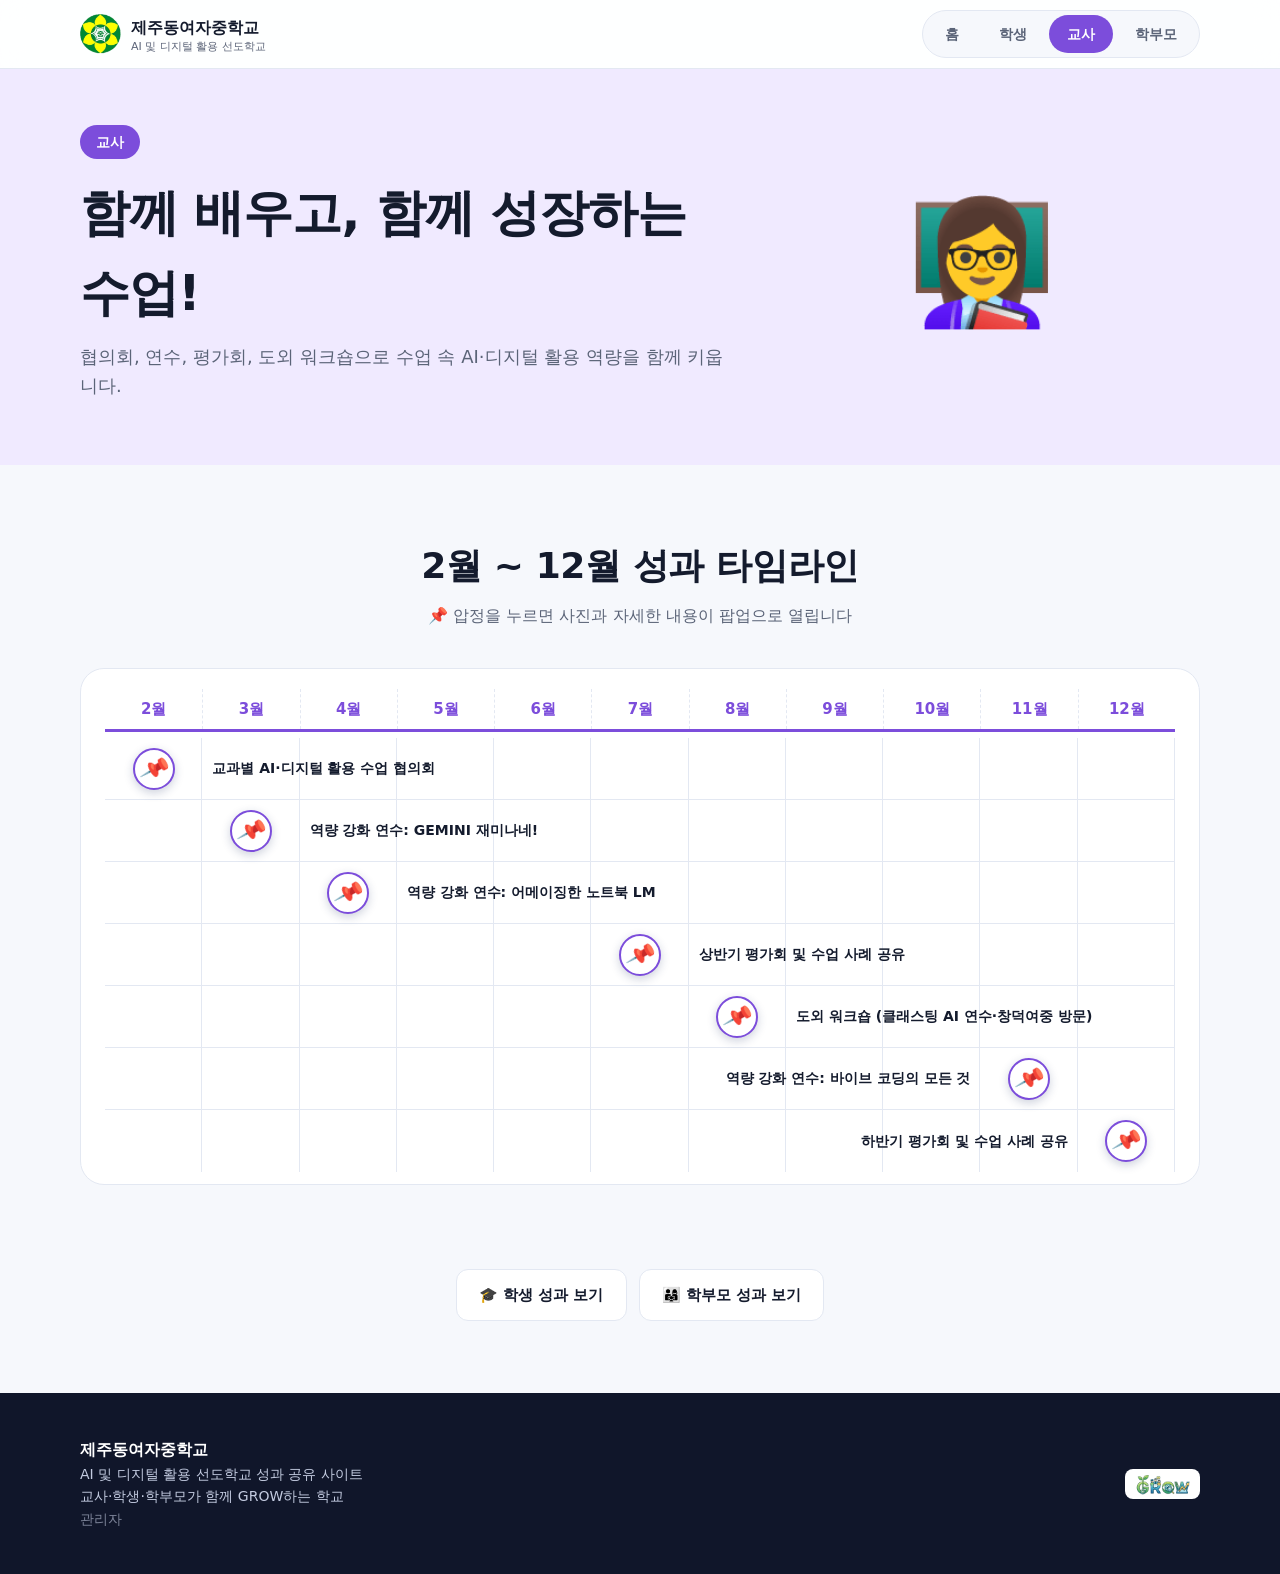
==== teacher.html @ 75fddbb4 "제주동여자중학교 AI·디지털 선도학교 성과 공유 사이트 Co-Authored-By: Claude Opus 5.5 <noreply@anthropic.com>" ====
<!doctype html>
<html lang="ko"><head><meta charset="utf-8"><meta name="viewport" content="width=device-width,initial-scale=1">
<title>성과 | 제주동여자중학교</title>
<link rel="stylesheet" href="style.css"><link rel="stylesheet" href="v2.css"></head>
<body data-page="teacher">
<header class="top" id="hdr"></header>
<main>
<div class="rhero" id="rhero"></div>
<section><div class="wrap">
  <div class="sec-head"><h2>2월 ~ 12월 성과 타임라인</h2><p>📌 압정을 누르면 사진과 자세한 내용이 팝업으로 열립니다</p></div>
  <div class="tlscroll" id="tl"></div>
</div></section>
<section style="padding-top:0"><div class="wrap"><div class="otherlinks" id="others"></div></div></section>
</main>
<footer id="ftr"></footer>
<script src="data.js"></script><script src="posts.js"></script><script src="store.js"></script><script src="app.js"></script>
</body></html>
---- style.css ----
:root{
  --bg:#f6f8fc;--surface:#fff;--ink:#141b2d;--muted:#5b6478;--line:#e3e8f2;
  --student:#2f6df6;--student-soft:#e8f0ff;
  --teacher:#7c4ddb;--teacher-soft:#f0eaff;
  --parent:#1f9d6b;--parent-soft:#e3f6ee;
  --brand:#1f6feb;--shadow:0 10px 30px rgba(30,50,100,.08);
}
@media (prefers-color-scheme:dark){
  :root{--bg:#0e1320;--surface:#171e30;--ink:#eef1f8;--muted:#9aa5bd;--line:#26304a;
  --student-soft:#1a2748;--teacher-soft:#251d44;--parent-soft:#12302a;--shadow:0 10px 30px rgba(0,0,0,.35)}
}
*{box-sizing:border-box;margin:0}
html{scroll-behavior:smooth}
body{font-family:"Pretendard","Noto Sans KR","Malgun Gothic",system-ui,sans-serif;background:var(--bg);color:var(--ink);line-height:1.6;-webkit-font-smoothing:antialiased}
a{color:inherit;text-decoration:none}
.wrap{max-width:1160px;margin:0 auto;padding:0 20px}

/* header */
header.top{position:sticky;top:0;z-index:50;background:color-mix(in srgb,var(--surface) 88%,transparent);backdrop-filter:blur(12px);border-bottom:1px solid var(--line)}
.top .wrap{display:flex;align-items:center;justify-content:space-between;height:68px;gap:16px}
.brand{display:flex;align-items:center;gap:10px;font-weight:800}
.brand img{height:34px;width:auto}
.brand small{display:block;font-weight:500;font-size:11px;color:var(--muted);line-height:1.1}
nav.tabs{display:flex;gap:4px;background:var(--bg);padding:4px;border-radius:999px;border:1px solid var(--line)}
nav.tabs a{padding:8px 18px;border-radius:999px;font-weight:700;font-size:14px;color:var(--muted);transition:.2s}
nav.tabs a:hover{color:var(--ink)}
nav.tabs a.on{color:#fff;background:var(--brand)}
nav.tabs a.on.student{background:var(--student)}
nav.tabs a.on.teacher{background:var(--teacher)}
nav.tabs a.on.parent{background:var(--parent)}

/* hero */
.hero{position:relative;overflow:hidden;background:linear-gradient(135deg,#eaf3ff 0%,#f1ecff 55%,#e6f7ef 100%);padding:72px 0 88px}
@media (prefers-color-scheme:dark){.hero{background:linear-gradient(135deg,#131c36,#1d1740 55%,#0f2a25)}}
.hero .wrap{display:grid;grid-template-columns:1.05fr .95fr;gap:40px;align-items:center}
.eyebrow{display:inline-block;font-size:13px;font-weight:800;letter-spacing:.06em;color:var(--brand);background:var(--surface);padding:6px 14px;border-radius:999px;border:1px solid var(--line)}
.hero h1{font-size:clamp(34px,5vw,58px);line-height:1.18;margin:18px 0 14px;font-weight:900;letter-spacing:-.02em}
.hero h1 em{font-style:normal;background:linear-gradient(90deg,#2f6df6,#7c4ddb,#1f9d6b);-webkit-background-clip:text;background-clip:text;color:transparent}
.hero p.sub{font-size:18px;color:var(--muted);max-width:480px}
.hero-logo{background:var(--surface);border-radius:28px;padding:28px;box-shadow:var(--shadow);border:1px solid var(--line)}
.hero-logo img{width:100%;display:block}
.cta{display:flex;gap:10px;flex-wrap:wrap;margin-top:28px}
.btn{display:inline-flex;align-items:center;gap:8px;padding:13px 22px;border-radius:12px;font-weight:800;font-size:15px;border:0;cursor:pointer;font-family:inherit;transition:.2s}
.btn.primary{background:var(--brand);color:#fff}
.btn.primary:hover{transform:translateY(-2px);box-shadow:0 8px 20px rgba(31,111,235,.35)}
.btn.ghost{background:var(--surface);color:var(--ink);border:1px solid var(--line)}
.btn.ghost:hover{transform:translateY(-2px)}

/* sections */
section{padding:72px 0}
.sec-head{text-align:center;margin-bottom:40px}
.sec-head h2{font-size:clamp(26px,3.4vw,36px);font-weight:900;letter-spacing:-.01em}
.sec-head p{color:var(--muted);margin-top:8px}

/* GROW cards */
.grow{display:grid;grid-template-columns:repeat(4,1fr);gap:16px}
.gcard{background:var(--surface);border:1px solid var(--line);border-radius:20px;padding:26px 22px;cursor:pointer;text-align:left;font-family:inherit;color:inherit;transition:.25s;position:relative}
.gcard:hover{transform:translateY(-6px);box-shadow:var(--shadow)}
.gcard .letter{font-size:52px;font-weight:900;line-height:1;background:linear-gradient(135deg,#2f6df6,#1f9d6b);-webkit-background-clip:text;background-clip:text;color:transparent}
.gcard h3{font-size:18px;margin:10px 0 4px}
.gcard span.k{font-size:13px;color:var(--muted)}
.gcard .plus{position:absolute;right:16px;top:16px;width:28px;height:28px;border-radius:50%;background:var(--bg);display:grid;place-items:center;font-weight:800;color:var(--muted)}

/* status stats */
.stats{display:grid;grid-template-columns:repeat(4,1fr);gap:16px}
.stat{background:var(--surface);border:1px solid var(--line);border-radius:20px;padding:26px;text-align:center}
.stat b{display:block;font-size:44px;font-weight:900;color:var(--brand);line-height:1.1}
.stat span{font-weight:700;color:var(--muted);font-size:14px}
.chips{display:flex;flex-wrap:wrap;gap:10px;justify-content:center;margin-top:28px}
.chip{border:1px solid var(--line);background:var(--surface);padding:10px 18px;border-radius:999px;font-weight:700;font-size:14px;cursor:pointer;font-family:inherit;color:var(--ink);transition:.2s}
.chip:hover{background:var(--brand);color:#fff;border-color:var(--brand)}

/* role cards */
.roles{display:grid;grid-template-columns:repeat(3,1fr);gap:20px}
.role{border-radius:24px;padding:32px 28px;border:1px solid var(--line);background:var(--surface);transition:.25s;display:flex;flex-direction:column;gap:12px}
.role:hover{transform:translateY(-6px);box-shadow:var(--shadow)}
.role .ic{width:54px;height:54px;border-radius:16px;display:grid;place-items:center;font-size:26px}
.role h3{font-size:24px;font-weight:900}
.role .tag{font-weight:700}
.role ul{list-style:none;padding:0;display:flex;flex-wrap:wrap;gap:6px;margin-top:4px}
.role li{font-size:13px;padding:4px 10px;border-radius:999px;font-weight:600}
.role .go{margin-top:auto;font-weight:800;padding-top:12px}
.role.student .ic,.role.student li{background:var(--student-soft);color:var(--student)}
.role.teacher .ic,.role.teacher li{background:var(--teacher-soft);color:var(--teacher)}
.role.parent .ic,.role.parent li{background:var(--parent-soft);color:var(--parent)}
.role.student .tag,.role.student .go{color:var(--student)}
.role.teacher .tag,.role.teacher .go{color:var(--teacher)}
.role.parent .tag,.role.parent .go{color:var(--parent)}

/* role page */
.rhero{padding:56px 0 64px;background:var(--soft)}
.rhero .wrap{display:grid;grid-template-columns:1.2fr .8fr;gap:30px;align-items:center}
.rhero .pill{display:inline-block;color:#fff;background:var(--accent);padding:6px 16px;border-radius:999px;font-weight:800;font-size:14px}
.rhero h1{font-size:clamp(30px,4.4vw,50px);font-weight:900;margin:14px 0 10px;letter-spacing:-.02em}
.rhero p{color:var(--muted);font-size:18px}
.rstats{display:flex;gap:14px;margin-top:24px;flex-wrap:wrap}
.rstats div{background:var(--surface);border:1px solid var(--line);border-radius:16px;padding:14px 22px}
.rstats b{font-size:30px;color:var(--accent);font-weight:900;display:block;line-height:1.1}
.rstats span{font-size:13px;color:var(--muted);font-weight:700}
.rhero .emoji{font-size:120px;text-align:center}
.filter{display:flex;gap:8px;flex-wrap:wrap;justify-content:center;margin-bottom:30px}
.filter button{border:1px solid var(--line);background:var(--surface);color:var(--ink);padding:8px 16px;border-radius:999px;font-weight:700;cursor:pointer;font-family:inherit;font-size:14px}
.filter button.on{background:var(--accent);border-color:var(--accent);color:#fff}
.grid{display:grid;grid-template-columns:repeat(3,1fr);gap:18px}
.card{background:var(--surface);border:1px solid var(--line);border-radius:20px;padding:24px;cursor:pointer;text-align:left;font-family:inherit;color:inherit;transition:.25s;display:flex;flex-direction:column;gap:10px}
.card:hover{transform:translateY(-5px);box-shadow:var(--shadow);border-color:var(--accent)}
.card .mo{align-self:flex-start;background:var(--soft);color:var(--accent);font-weight:900;padding:5px 14px;border-radius:999px;font-size:14px}
.card h3{font-size:19px;line-height:1.35}
.card .kw{display:flex;gap:6px;flex-wrap:wrap}
.card .kw i{font-style:normal;font-size:12px;color:var(--muted);background:var(--bg);padding:3px 9px;border-radius:999px;font-weight:600}
.card .more{margin-top:auto;font-size:13px;font-weight:800;color:var(--accent)}
.otherlinks{display:flex;gap:12px;justify-content:center;flex-wrap:wrap}

/* modal */
.modal{position:fixed;inset:0;background:rgba(10,15,30,.55);backdrop-filter:blur(4px);display:none;align-items:center;justify-content:center;z-index:100;padding:20px}
.modal.open{display:flex;animation:fade .2s}
.sheet{background:var(--surface);border-radius:26px;max-width:520px;width:100%;padding:34px;position:relative;animation:pop .25s;max-height:90vh;overflow:auto}
.sheet .x{position:absolute;right:16px;top:16px;width:36px;height:36px;border:0;border-radius:50%;background:var(--bg);cursor:pointer;font-size:18px;color:var(--ink)}
.sheet .badge{display:inline-block;padding:5px 14px;border-radius:999px;font-weight:800;font-size:13px;color:#fff;background:var(--accent,var(--brand))}
.sheet h3{font-size:24px;margin:12px 0 10px;line-height:1.3}
.sheet p{color:var(--muted)}
.sheet ul{margin:16px 0 0;padding:0;list-style:none;display:grid;gap:8px}
.sheet li{background:var(--bg);border-radius:12px;padding:10px 14px;font-weight:600;font-size:15px}
.sheet li::before{content:"✓ ";color:var(--accent,var(--brand));font-weight:900}
@keyframes fade{from{opacity:0}}
@keyframes pop{from{transform:translateY(20px) scale(.97);opacity:0}}

/* footer */
footer{background:#10162a;color:#c3cbe0;padding:44px 0;font-size:14px}
footer .wrap{display:flex;justify-content:space-between;gap:20px;flex-wrap:wrap;align-items:center}
footer b{color:#fff;font-size:16px}
footer img{height:30px;background:#fff;border-radius:8px;padding:4px 8px}

@media (max-width:900px){
  .hero .wrap,.rhero .wrap{grid-template-columns:1fr}
  .grow,.stats{grid-template-columns:repeat(2,1fr)}
  .roles,.grid{grid-template-columns:1fr}
  .rhero .emoji{display:none}
  .brand small{display:none}
  nav.tabs a{padding:8px 12px}
}
@media (max-width:520px){.brand img{height:26px}.top .wrap{height:auto;padding:10px 20px;flex-wrap:wrap}}
---- v2.css ----
/* ===== 큰 글씨 히어로 ===== */
.hero{padding:96px 0 104px}
.hero .wrap{display:block;text-align:center}
.big-line{font-size:clamp(22px,3.6vw,40px);font-weight:800;margin-top:22px;color:var(--ink)}
.big-grow{font-size:clamp(84px,16vw,190px);font-weight:900;line-height:1;letter-spacing:-.03em;background:linear-gradient(90deg,#2f6df6,#7c4ddb 55%,#1f9d6b);-webkit-background-clip:text;background-clip:text;color:transparent;margin:6px 0 4px}
.big-grow span{font-size:.36em;letter-spacing:0;color:var(--ink);-webkit-text-fill-color:var(--ink);margin-left:.08em}
.big-school{font-size:clamp(34px,7vw,84px);font-weight:900;letter-spacing:-.02em;line-height:1.1}
.hero p.sub{margin:22px auto 0;max-width:640px;font-size:clamp(16px,2vw,21px);font-weight:600}
.hero .cta{justify-content:center}
.vlogo{height:70px;width:auto;margin-bottom:14px}

/* ===== 타임라인 ===== */
.tlscroll{overflow-x:auto;padding-bottom:12px}
.tl{min-width:900px;background:var(--surface);border:1px solid var(--line);border-radius:24px;padding:20px 24px 12px}
.axis,.lane{display:grid;grid-template-columns:repeat(11,1fr)}
.axis{border-bottom:3px solid var(--accent);margin-bottom:6px}
.mth{text-align:center;font-weight:900;padding:8px 0;font-size:15px;color:var(--accent);border-left:1px dashed var(--line)}
.mth:first-child{border-left:0}
.lane{position:relative;align-items:center;min-height:62px;background:repeating-linear-gradient(90deg,transparent 0,transparent calc(9.0909% - 1px),var(--line) calc(9.0909% - 1px),var(--line) 9.0909%);border-bottom:1px solid var(--line)}
.lane:last-child{border-bottom:0}
.pinwrap{display:flex;align-items:center;justify-content:center;padding:0 4px;z-index:1}
.pinwrap.range{justify-content:flex-start;background:linear-gradient(color-mix(in srgb,var(--accent) 30%,transparent),color-mix(in srgb,var(--accent) 30%,transparent)) center/100% 10px no-repeat;border-radius:999px;margin:0 2px}
.pin{background:var(--surface);width:42px;height:42px;border-radius:50%;cursor:pointer;font-size:22px;box-shadow:0 3px 10px rgba(30,50,100,.22);border:2px solid var(--accent);transition:.2s;display:grid;place-items:center;flex:none}
.pin span{display:block;transform:rotate(15deg)}
.pin:hover{transform:translateY(-4px) scale(1.12);background:var(--soft)}
.lab{font-weight:700;font-size:14px;padding:0 10px;line-height:1.35;z-index:1}
.lab.l{text-align:right}
.lab.u{padding:0 0 8px 8px;color:var(--muted)}

/* 팝업: 가로형 (대표 사진 왼쪽 · 내용 오른쪽) */
.sheet .pre{white-space:pre-wrap}
.sheet.wide{max-width:1040px;padding:34px 34px 30px}
.mgrid{display:grid;grid-template-columns:minmax(0,1.05fr) minmax(0,1fr);gap:30px;align-items:start}
.mside{display:grid;gap:12px;position:sticky;top:0}
.cover{border-radius:18px;overflow:hidden;background:var(--bg);aspect-ratio:4/3}
.cover img{width:100%;height:100%;object-fit:cover;display:block;cursor:zoom-in;transition:transform .3s}
.cover img:hover{transform:scale(1.03)}
.cover.empty{display:grid;place-content:center;justify-items:center;gap:8px;color:var(--muted);font-size:14px;border:2px dashed var(--line)}
.cover.empty span{font-size:52px}
.albtn{width:100%;justify-content:center;background:var(--soft,var(--bg));color:var(--accent,var(--brand));border:2px solid var(--accent,var(--brand));font-weight:800;cursor:pointer}
.albtn:hover{background:var(--accent,var(--brand));color:#fff}
.albtn b{display:inline-grid;place-items:center;min-width:24px;height:24px;padding:0 6px;border-radius:999px;background:var(--accent,var(--brand));color:#fff;font-size:12px;margin-left:4px}
.albtn:hover b{background:#fff;color:var(--accent,var(--brand))}
.mtext{padding-top:4px;padding-right:30px}
@media (max-width:800px){.mgrid{grid-template-columns:1fr;gap:20px}.mside{position:static}.mtext{padding-right:0}.sheet.wide{padding:26px 20px}}

/* 사진첩 */
.album{position:fixed;inset:0;z-index:200;background:rgba(5,8,18,.92);display:none;grid-template-columns:64px 1fr 64px;grid-template-rows:1fr auto;align-items:center;padding:30px 16px 16px;gap:10px}
.album.open{display:grid;animation:fade .2s}
.album figure{margin:0;grid-column:2;grid-row:1;display:grid;justify-items:center;gap:10px;min-height:0;height:100%;align-content:center}
.album figure img{max-width:100%;max-height:calc(100vh - 190px);object-fit:contain;border-radius:10px}
.album figcaption{color:#fff;opacity:.8;font-weight:700;font-size:14px}
.album .nav{grid-row:1;width:52px;height:52px;border-radius:50%;border:0;background:rgba(255,255,255,.14);color:#fff;font-size:32px;line-height:1;cursor:pointer;justify-self:center}
.album .nav:hover{background:rgba(255,255,255,.28)}
.album .prev{grid-column:1}.album .next{grid-column:3}
.album .ax{position:absolute;right:18px;top:16px;width:42px;height:42px;border-radius:50%;border:0;background:rgba(255,255,255,.14);color:#fff;font-size:20px;cursor:pointer;z-index:1}
.astrip{grid-column:1 / -1;grid-row:2;display:flex;gap:8px;justify-content:center;overflow-x:auto;padding:4px}
.astrip img{width:78px;height:58px;object-fit:cover;border-radius:8px;cursor:pointer;opacity:.45;border:2px solid transparent;flex:none}
.astrip img.on{opacity:1;border-color:#fff}
.album.single .nav,.album.single .astrip{display:none}
@media (max-width:600px){.album{grid-template-columns:40px 1fr 40px;padding:56px 6px 12px}.album .nav{width:38px;height:38px;font-size:24px}}

/* ===== 관리자 ===== */
.adm{max-width:900px;margin:0 auto;padding:40px 20px 80px}
.adm h1{font-size:28px;font-weight:900;margin-bottom:6px}
.box{background:var(--surface);border:1px solid var(--line);border-radius:20px;padding:24px;margin-top:20px}
.box h2{font-size:18px;margin-bottom:14px}
.f{display:grid;gap:6px;margin-bottom:14px}
.f label{font-weight:800;font-size:14px}
.f input,.f select,.f textarea{font:inherit;padding:11px 14px;border-radius:12px;border:1px solid var(--line);background:var(--bg);color:var(--ink);width:100%}
.f textarea{min-height:130px;resize:vertical}
.row{display:grid;grid-template-columns:repeat(3,1fr);gap:12px}
.thumbs{display:flex;gap:8px;flex-wrap:wrap;margin-top:8px}
.thumbs div{position:relative;cursor:grab;transition:transform .15s}
.thumbs div.dragging{opacity:.35;transform:scale(.94)}
.thumbs img{width:92px;height:70px;object-fit:cover;border-radius:10px}
.thumbs .cv{position:absolute;left:4px;bottom:4px;padding:2px 7px;border-radius:999px;font-size:11px;font-weight:800;background:rgba(0,0,0,.55);color:#fff;border:0;cursor:pointer}
.thumbs .cv.on{background:var(--brand);cursor:default}
.thumbs button.rm{position:absolute;right:-6px;top:-6px;width:22px;height:22px;border-radius:50%;border:0;background:#e5484d;color:#fff;cursor:pointer;font-size:12px}
.bar2{display:flex;gap:10px;flex-wrap:wrap;margin-top:6px}
.btn.danger{background:#e5484d;color:#fff}
.plist{display:grid;gap:8px}
.pitem{display:flex;gap:10px;align-items:center;justify-content:space-between;background:var(--bg);border-radius:12px;padding:10px 14px}
.pitem b{font-size:13px;color:var(--brand);margin-right:8px}
.pitem small{color:var(--muted)}
.pitem .bar2{margin:0}
.pitem .btn{padding:6px 12px;font-size:13px}
.note{font-size:13px;color:var(--muted);line-height:1.6}
@media (max-width:700px){.row{grid-template-columns:1fr}}
.stat b{white-space:nowrap;font-size:clamp(28px,3.4vw,44px)}

/* ===== v3 ===== */
.brand img{height:40px;width:auto}
.hero.hero-left{padding:88px 0 96px;background:radial-gradient(900px 400px at 5% 10%,#d3f0ff 0%,transparent 60%),radial-gradient(700px 420px at 100% 20%,#e6dcff 0%,transparent 60%),#fff}
@media (prefers-color-scheme:dark){.hero.hero-left{background:radial-gradient(900px 400px at 5% 10%,#16345a,transparent 60%),radial-gradient(700px 420px at 100% 20%,#2c2058,transparent 60%),var(--bg)}}
.hero-left .wrap{text-align:left}
.h-big{font-size:clamp(38px,6.4vw,76px);font-weight:900;line-height:1.12;letter-spacing:-.045em;margin:20px 0 20px;color:#1a2a5c}
@media (prefers-color-scheme:dark){.h-big{color:var(--ink)}}
.h-big em{font-style:normal;background:linear-gradient(90deg,#2f6df6,#8b3fe0 55%,#e6449f);-webkit-background-clip:text;background-clip:text;color:transparent}
.hero-left p.sub{margin:0;max-width:720px;text-align:left;color:var(--muted);font-weight:500}
.hero-left .cta{justify-content:flex-start}
.sec-line{display:flex;justify-content:space-between;align-items:flex-end;gap:16px;flex-wrap:wrap;margin-bottom:26px}
.sec-line h2{font-size:clamp(26px,3.6vw,38px);font-weight:900;letter-spacing:-.03em}
.sec-line p{color:var(--muted)}
.kicker{font-weight:900;font-size:13px;letter-spacing:.06em;color:var(--brand);margin-bottom:6px}
.nowgrid{display:grid;grid-template-columns:repeat(3,1fr);gap:20px}
.ncard{position:relative;overflow:hidden;background:var(--surface);border:1px solid var(--line);border-radius:26px;padding:26px 26px 30px;box-shadow:var(--shadow);transition:.25s;display:block;min-height:210px}
.ncard:hover{transform:translateY(-5px)}
.ncard::after{content:"";position:absolute;right:-28px;bottom:-28px;width:110px;height:110px;border-radius:50%;background:var(--student-soft)}
.ncard .k{font-size:13px;font-weight:900;color:var(--brand)}
.ncard h3{font-size:24px;font-weight:900;margin:14px 0 8px}
.ncard p{color:var(--muted);font-size:15px}
.ncard .go{display:block;margin-top:22px;font-weight:800;font-size:14px;color:var(--brand);position:relative;z-index:1}
.flowgrid{display:grid;grid-template-columns:repeat(5,1fr);gap:14px}
.fcard{text-align:left;font-family:inherit;color:inherit;background:var(--bg);border:1px solid var(--line);border-radius:20px;padding:22px 20px;cursor:pointer;transition:.25s;box-shadow:var(--shadow)}
.fcard:hover{transform:translateY(-5px);border-color:var(--brand)}
.fcard .m{font-weight:900;color:var(--brand);font-size:16px}
.fcard h3{font-size:19px;font-weight:900;margin:10px 0 10px}
.fcard p{font-size:13px;color:var(--muted);line-height:1.7}
@media (max-width:1000px){.flowgrid{grid-template-columns:repeat(2,1fr)}}
@media (max-width:800px){.nowgrid{grid-template-columns:1fr}}
@media (max-width:520px){.flowgrid{grid-template-columns:1fr}}
.hero .h-big em{background:linear-gradient(90deg,#2f6df6,#8b3fe0 55%,#e6449f);-webkit-background-clip:text;background-clip:text;color:transparent}

/* 로고 글자 클릭 */
.logomap{position:relative;width:min(560px,100%);margin:0 auto 18px}
.logomap img{width:100%;display:block}
.hot{position:absolute;top:0;height:100%;background:transparent;border:0;cursor:pointer;border-radius:22px;transition:.2s}
.hot:hover,.hot:focus-visible{background:rgba(47,109,246,.12);box-shadow:0 0 0 2px rgba(47,109,246,.35);transform:translateY(-4px)}

/* 분야별 상단 배너 (유튜브 채널 배너형) */
.rhero.banner{padding:0}
.rhero.banner .bnimg{position:relative;background-size:cover;background-repeat:no-repeat;aspect-ratio:16/3;min-height:160px}
/* 사진 아래 글자: 기존 연한 배경 위에 그대로 → 항상 잘 보임 */
.rhero.banner.below>.wrap{display:block;padding-top:28px;padding-bottom:36px}
/* 사진 위 겹치기: 아래·왼쪽을 진하게 어둡게 + 글자 그림자 */
.rhero.banner.over .bnimg{display:flex;align-items:flex-end;min-height:260px}
.rhero.banner.over .bnimg::before{content:"";position:absolute;inset:0;background:linear-gradient(0deg,rgba(0,0,0,.78) 0%,rgba(0,0,0,.45) 55%,rgba(0,0,0,.15) 100%),linear-gradient(90deg,rgba(0,0,0,.45) 0%,rgba(0,0,0,0) 70%)}
.rhero.banner.over .wrap{position:relative;display:block;width:100%;padding-top:28px;padding-bottom:32px}
.rhero.banner.over h1{color:#fff;text-shadow:0 2px 4px rgba(0,0,0,.6),0 4px 18px rgba(0,0,0,.5)}
.rhero.banner.over p{color:#fff;font-weight:600;text-shadow:0 1px 3px rgba(0,0,0,.8)}
@media (max-width:760px){.rhero.banner .bnimg{min-height:110px}.rhero.banner.over .bnimg{aspect-ratio:auto;min-height:240px}}
.bnlist{display:grid;gap:18px}
.bnitem{border:1px solid var(--line);border-radius:14px;padding:14px}
.bnhead{display:flex;justify-content:space-between;align-items:center;margin-bottom:10px}
.bnprev{aspect-ratio:16/3;border-radius:10px;background-size:cover;margin-bottom:10px;display:flex;align-items:center;justify-content:center;color:var(--muted);font-size:14px}
.bnprev.empty{border:1px dashed var(--line)}
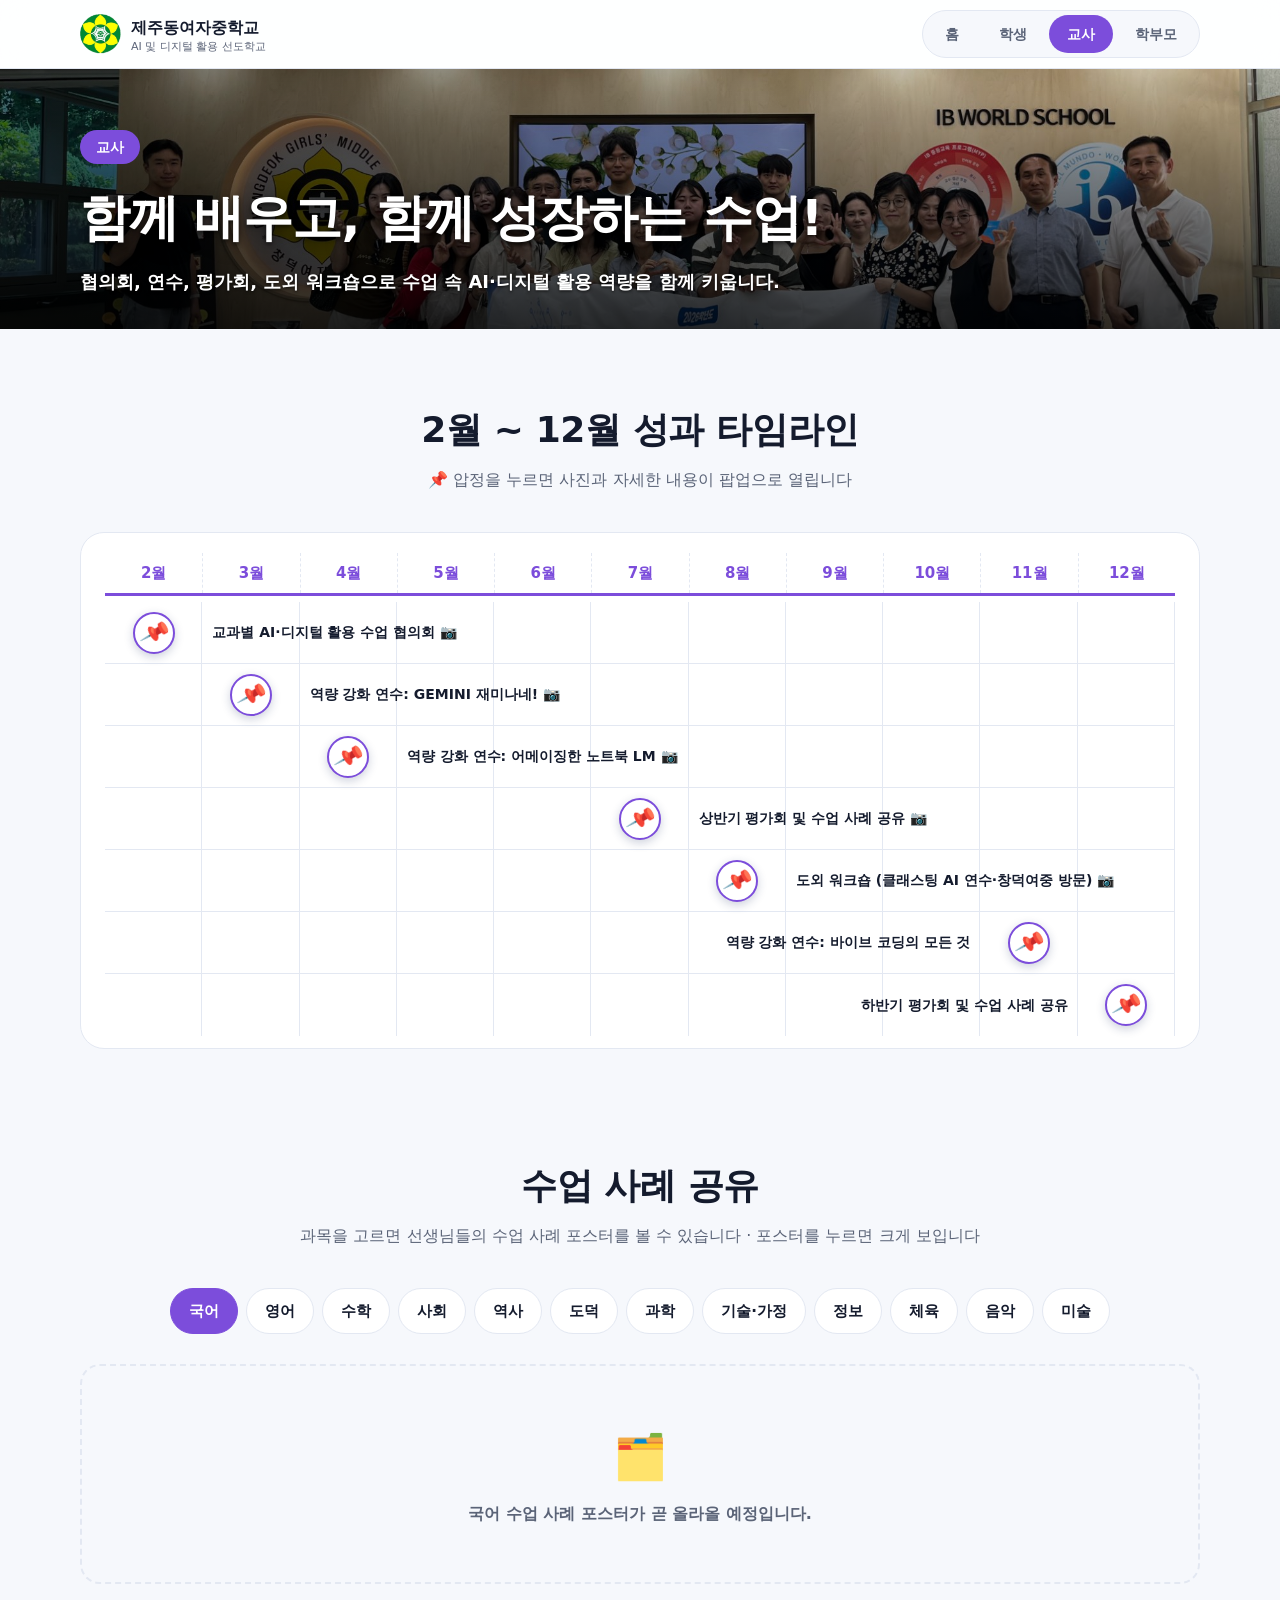
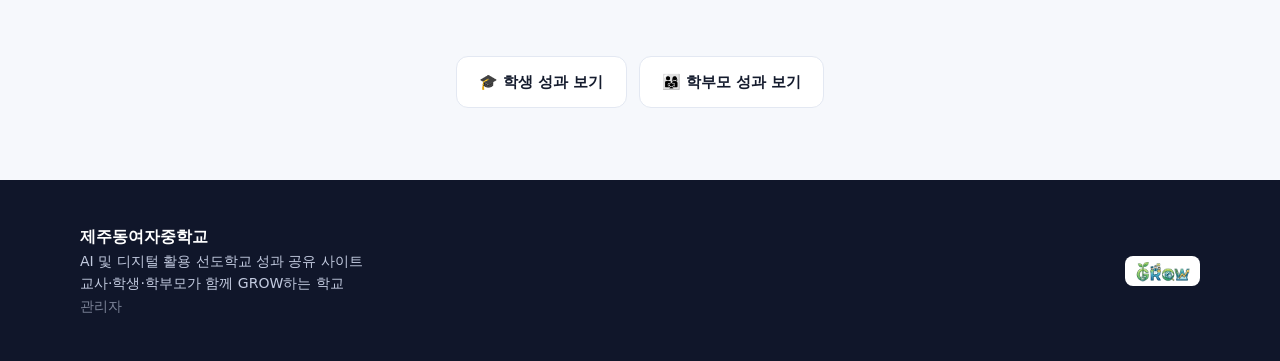
==== commit 07a8f6d2: "교사 페이지: 과목별 수업 사례 공유 포스터 탭 추가 (관리자 편집 가능) Co-Authored-By: Claude Opus 5.5 <noreply@anthropic.com>" ====
--- a/teacher.html
+++ b/teacher.html
@@ -10,6 +10,11 @@
   <div class="sec-head"><h2>2월 ~ 12월 성과 타임라인</h2><p>📌 압정을 누르면 사진과 자세한 내용이 팝업으로 열립니다</p></div>
   <div class="tlscroll" id="tl"></div>
 </div></section>
+<section class="cases" id="cases-sec"><div class="wrap">
+  <div class="sec-head"><h2>수업 사례 공유</h2><p>과목을 고르면 선생님들의 수업 사례 포스터를 볼 수 있습니다 · 포스터를 누르면 크게 보입니다</p></div>
+  <div class="ctabs" id="ctabs" role="tablist"></div>
+  <div class="cgrid" id="cgrid"></div>
+</div></section>
 <section style="padding-top:0"><div class="wrap"><div class="otherlinks" id="others"></div></div></section>
 </main>
 <footer id="ftr"></footer>
--- a/v2.css
+++ b/v2.css
@@ -130,7 +130,7 @@
 
 /* 분야별 상단 배너 (유튜브 채널 배너형) */
 .rhero.banner{padding:0}
-.rhero.banner .bnimg{position:relative;background-size:cover;background-repeat:no-repeat;aspect-ratio:16/3;min-height:160px}
+.rhero.banner .bnimg{position:relative;width:100%;background-size:cover;background-repeat:no-repeat;aspect-ratio:16/3;min-height:160px}
 /* 사진 아래 글자: 기존 연한 배경 위에 그대로 → 항상 잘 보임 */
 .rhero.banner.below>.wrap{display:block;padding-top:28px;padding-bottom:36px}
 /* 사진 위 겹치기: 아래·왼쪽을 진하게 어둡게 + 글자 그림자 */
@@ -145,3 +145,51 @@
 .bnhead{display:flex;justify-content:space-between;align-items:center;margin-bottom:10px}
 .bnprev{aspect-ratio:16/3;border-radius:10px;background-size:cover;margin-bottom:10px;display:flex;align-items:center;justify-content:center;color:var(--muted);font-size:14px}
 .bnprev.empty{border:1px dashed var(--line)}
+/* 관리자: GitHub 저장 */
+.ghok{display:flex;justify-content:space-between;align-items:center;gap:12px;flex-wrap:wrap;border-color:rgba(46,160,67,.35);background:rgba(46,160,67,.1)}
+.steps{margin:0 0 14px 20px;display:grid;gap:6px;font-size:14px;line-height:1.6}
+.steps a{color:var(--brand);font-weight:700}
+.busy{position:fixed;inset:0;background:rgba(15,20,40,.45);display:none;align-items:center;justify-content:center;z-index:200}
+.busy.on{display:flex}
+.busy>div{background:var(--surface);border-radius:16px;padding:22px 28px;display:flex;gap:14px;align-items:center;font-weight:700;box-shadow:0 10px 40px rgba(0,0,0,.2)}
+.busy i{width:22px;height:22px;border-radius:50%;border:3px solid var(--line);border-top-color:var(--brand);animation:spin .8s linear infinite}
+@keyframes spin{to{transform:rotate(360deg)}}
+/* 대표 사진: 전체 보이기 */
+.cover.fit img{object-fit:contain}
+.cover.fit img:hover{transform:none}
+/* 관리자: 대표 사진 위치 조절 */
+.cpos{display:grid;grid-template-columns:220px 1fr;gap:16px;align-items:center;margin-top:12px;padding:12px;border:1px solid var(--line);border-radius:14px}
+.cpos .cover{aspect-ratio:4/3}
+.cpos .cover img{cursor:default}
+.cpos .cover img:hover{transform:none}
+.cpos input[type=range]{width:100%}
+@media (max-width:560px){.cpos{grid-template-columns:1fr}}
+
+/* ===== 교사 수업 사례 공유 (과목 탭 · 포스터) ===== */
+.cases{padding-top:24px}
+.ctabs{display:flex;flex-wrap:wrap;gap:8px;justify-content:center}
+.ctab{font:inherit;font-weight:800;font-size:15px;padding:10px 18px;border-radius:999px;border:1px solid var(--line);background:var(--surface);color:var(--ink);cursor:pointer;transition:.2s}
+.ctab:hover{border-color:var(--accent,var(--brand));color:var(--accent,var(--brand))}
+.ctab.on{background:var(--accent,var(--brand));border-color:var(--accent,var(--brand));color:#fff}
+.ctab small{display:inline-grid;place-items:center;min-width:20px;height:20px;padding:0 6px;margin-left:4px;border-radius:999px;font-size:11px;background:var(--soft,var(--bg));color:var(--accent,var(--brand))}
+.ctab.on small{background:#fff}
+.cgrid{display:grid;grid-template-columns:repeat(auto-fill,minmax(240px,1fr));gap:22px;margin-top:30px}
+.cpost{font:inherit;color:inherit;text-align:left;padding:0;border:1px solid var(--line);background:var(--surface);border-radius:20px;overflow:hidden;cursor:zoom-in;box-shadow:var(--shadow);transition:.25s;display:flex;flex-direction:column}
+.cpost:hover{transform:translateY(-5px);border-color:var(--accent,var(--brand))}
+.cimg{display:block;aspect-ratio:3/4;background:var(--bg);padding:10px}
+.cimg img{width:100%;height:100%;object-fit:contain;display:block}
+.ccap{display:grid;gap:2px;padding:14px 16px 16px;border-top:1px solid var(--line)}
+.ccap b{font-size:15px;line-height:1.4}
+.ccap small{color:var(--muted);font-weight:700;font-size:13px}
+.cempty{grid-column:1 / -1;display:grid;justify-items:center;gap:8px;padding:56px 20px;border:2px dashed var(--line);border-radius:20px;color:var(--muted);font-weight:700;text-align:center}
+.cempty span{font-size:44px}
+@media (max-width:560px){.cgrid{grid-template-columns:repeat(2,1fr);gap:12px}.cimg{padding:6px}.ccap{padding:10px 12px 12px}.ccap b{font-size:13px}.ctab{font-size:14px;padding:8px 14px}}
+/* 관리자: 수업 사례 */
+#casesBox .ctabs{justify-content:flex-start}
+.cposters{display:grid;grid-template-columns:repeat(auto-fill,minmax(180px,1fr));gap:14px}
+.cpitem{display:grid;gap:6px;border:1px solid var(--line);border-radius:14px;padding:10px}
+.cpitem img{width:100%;aspect-ratio:3/4;object-fit:contain;background:var(--bg);border-radius:8px}
+.cpitem input{font:inherit;font-size:13px;padding:7px 10px;border-radius:8px;border:1px solid var(--line);background:var(--bg);color:var(--ink);width:100%}
+.cpitem .bar2{margin:0;gap:6px}
+.cpitem .btn{padding:5px 10px;font-size:12px}
+.btn:disabled{opacity:.4;cursor:default;transform:none}
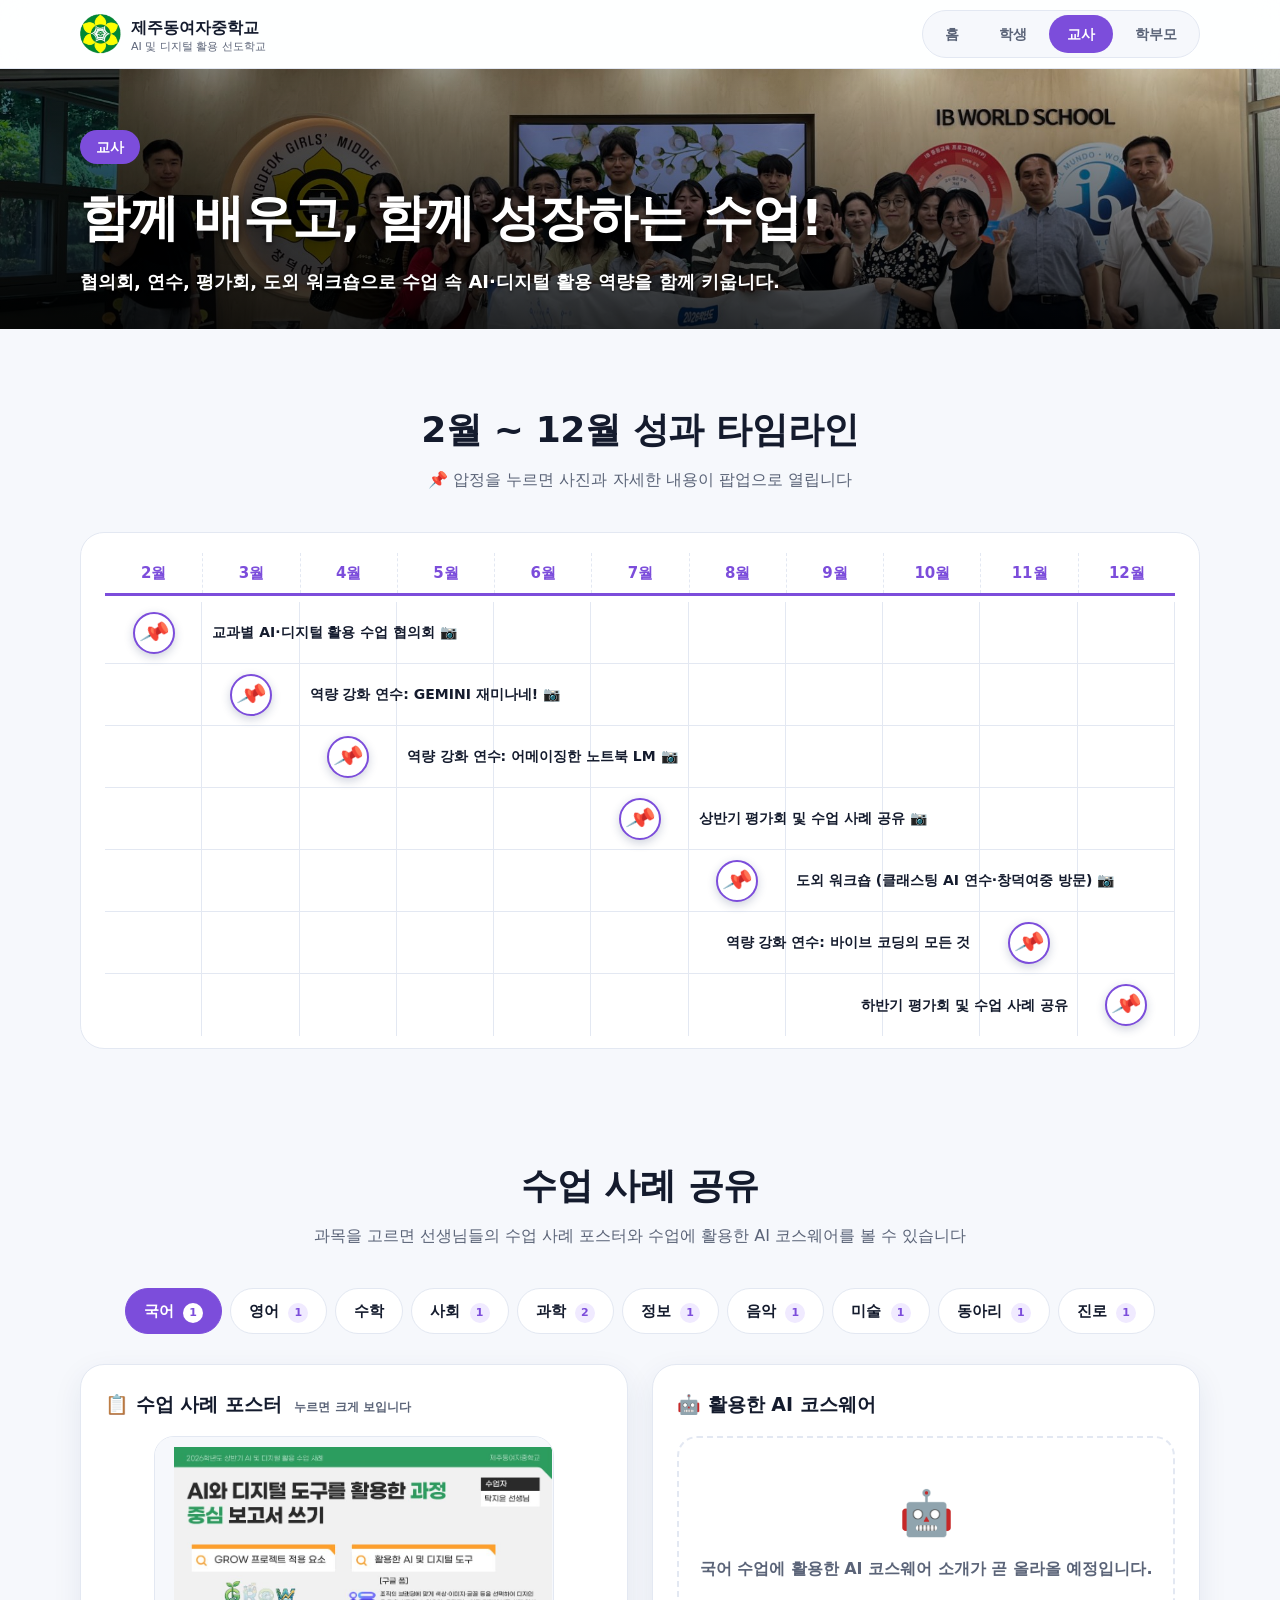
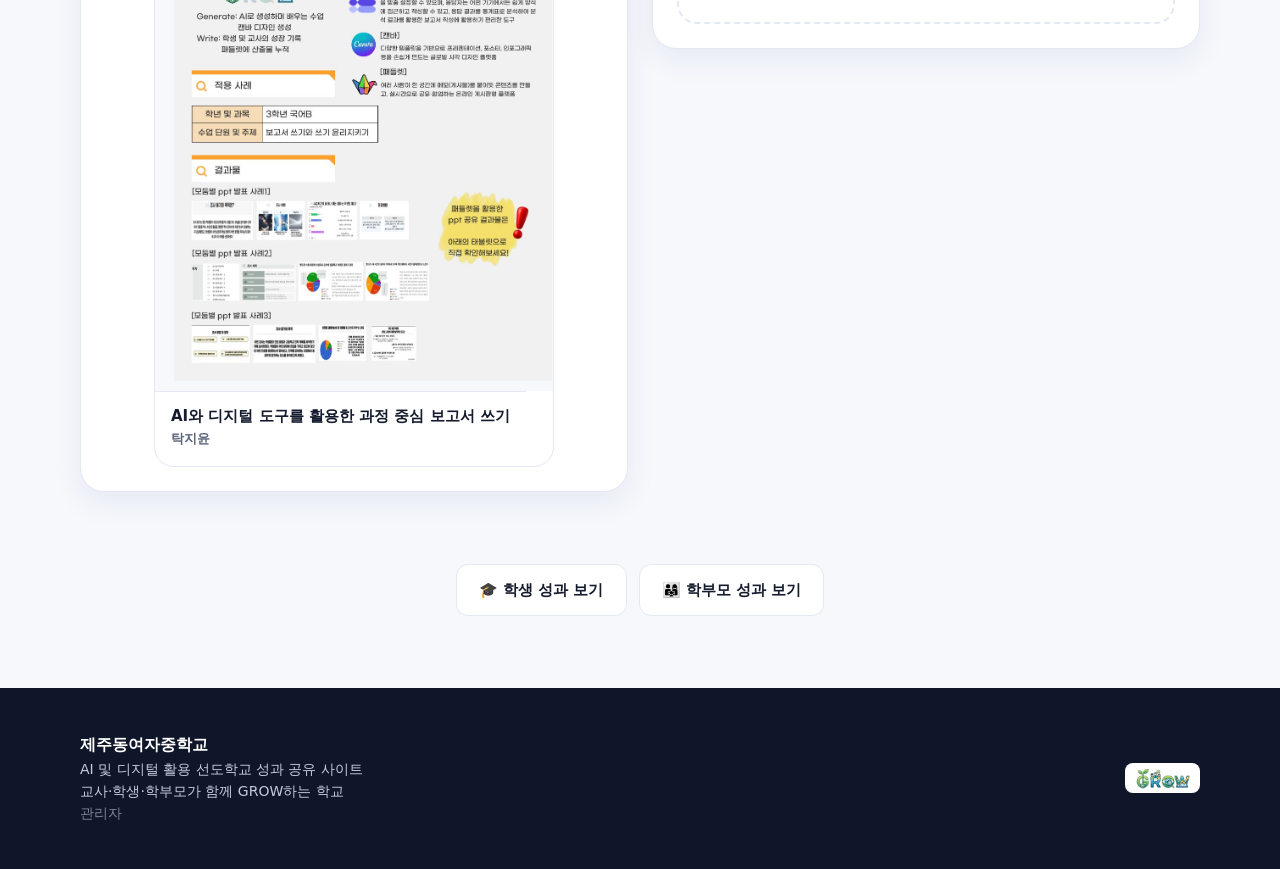
==== commit af522793: "수업 사례 공유: 왼쪽 포스터 · 오른쪽 활용한 AI 코스웨어 소개로 나누기 (관리자 편집 가능) Co-Authored-By: Claude Opus 5.5 <noreply@anth" ====
--- a/teacher.html
+++ b/teacher.html
@@ -11,9 +11,12 @@
   <div class="tlscroll" id="tl"></div>
 </div></section>
 <section class="cases" id="cases-sec"><div class="wrap">
-  <div class="sec-head"><h2>수업 사례 공유</h2><p>과목을 고르면 선생님들의 수업 사례 포스터를 볼 수 있습니다 · 포스터를 누르면 크게 보입니다</p></div>
+  <div class="sec-head"><h2>수업 사례 공유</h2><p>과목을 고르면 선생님들의 수업 사례 포스터와 수업에 활용한 AI 코스웨어를 볼 수 있습니다</p></div>
   <div class="ctabs" id="ctabs" role="tablist"></div>
-  <div class="cgrid" id="cgrid"></div>
+  <div class="csplit">
+    <div class="cpanel"><h3>📋 수업 사례 포스터 <small>누르면 크게 보입니다</small></h3><div class="cgrid" id="cgrid"></div></div>
+    <div class="cpanel"><h3>🤖 활용한 AI 코스웨어</h3><div class="ctools" id="ctools"></div></div>
+  </div>
 </div></section>
 <section style="padding-top:0"><div class="wrap"><div class="otherlinks" id="others"></div></div></section>
 </main>
--- a/v2.css
+++ b/v2.css
@@ -193,3 +193,34 @@
 .cpitem .bar2{margin:0;gap:6px}
 .cpitem .btn{padding:5px 10px;font-size:12px}
 .btn:disabled{opacity:.4;cursor:default;transform:none}
+/* 수업 사례: 왼쪽 포스터 · 오른쪽 AI 코스웨어 */
+.csplit{display:grid;grid-template-columns:1fr 1fr;gap:24px;margin-top:30px;align-items:start}
+.cpanel{background:var(--surface);border:1px solid var(--line);border-radius:24px;padding:24px;box-shadow:var(--shadow)}
+.cpanel h3{font-size:19px;font-weight:900;margin-bottom:16px}
+.cpanel h3 small{font-size:12px;color:var(--muted);font-weight:600;margin-left:6px}
+.csplit .cgrid{margin-top:0;grid-template-columns:repeat(auto-fill,minmax(200px,1fr));gap:16px}
+.csplit .cgrid.one{grid-template-columns:minmax(0,400px);justify-content:center}
+.csplit .cpost{box-shadow:none}
+.csplit .cempty{padding:40px 16px}
+.ctools{display:grid;gap:14px}
+.ctool{border:1px solid var(--line);border-radius:18px;padding:18px 20px;background:var(--bg)}
+.ctop{display:flex;align-items:center;gap:12px;margin-bottom:10px}
+.ctop img,.clogo{width:52px;height:52px;flex:none;border-radius:14px;border:1px solid var(--line);background:#fff;object-fit:contain}
+.clogo{display:grid;place-items:center;font-size:26px;background:var(--soft,var(--surface))}
+.ctop b{font-size:17px;line-height:1.35}
+.ctool p{white-space:pre-wrap;color:var(--muted);font-size:14.5px;line-height:1.75}
+.ctool .btn{margin-top:12px;padding:8px 14px;font-size:13px}
+@media (max-width:860px){.csplit{grid-template-columns:1fr}.cpanel{padding:18px}}
+/* 관리자: AI 코스웨어 */
+.ctlist{display:grid;gap:12px}
+.ctitem{display:grid;grid-template-columns:100px 1fr;gap:12px;border:1px solid var(--line);border-radius:14px;padding:12px}
+.ctlogo{position:relative;display:grid;justify-items:center;align-content:start;gap:6px}
+.ctlogo img,.ctlogo span{width:80px;height:80px;border-radius:12px;background:var(--bg);object-fit:contain;display:grid;place-items:center;font-size:32px}
+.ctlogo label{cursor:pointer;color:var(--brand);font-weight:700}
+.ctlogo .rm{position:absolute;right:2px;top:-6px;width:22px;height:22px;border-radius:50%;border:0;background:#e5484d;color:#fff;cursor:pointer;font-size:12px}
+.ctfields{display:grid;gap:6px}
+.ctfields input,.ctfields textarea{font:inherit;font-size:13px;padding:8px 10px;border-radius:8px;border:1px solid var(--line);background:var(--bg);color:var(--ink);width:100%}
+.ctfields textarea{min-height:80px;resize:vertical}
+.ctfields .bar2{margin:0;gap:6px}
+.ctfields .btn{padding:5px 10px;font-size:12px}
+@media (max-width:560px){.ctitem{grid-template-columns:1fr}}
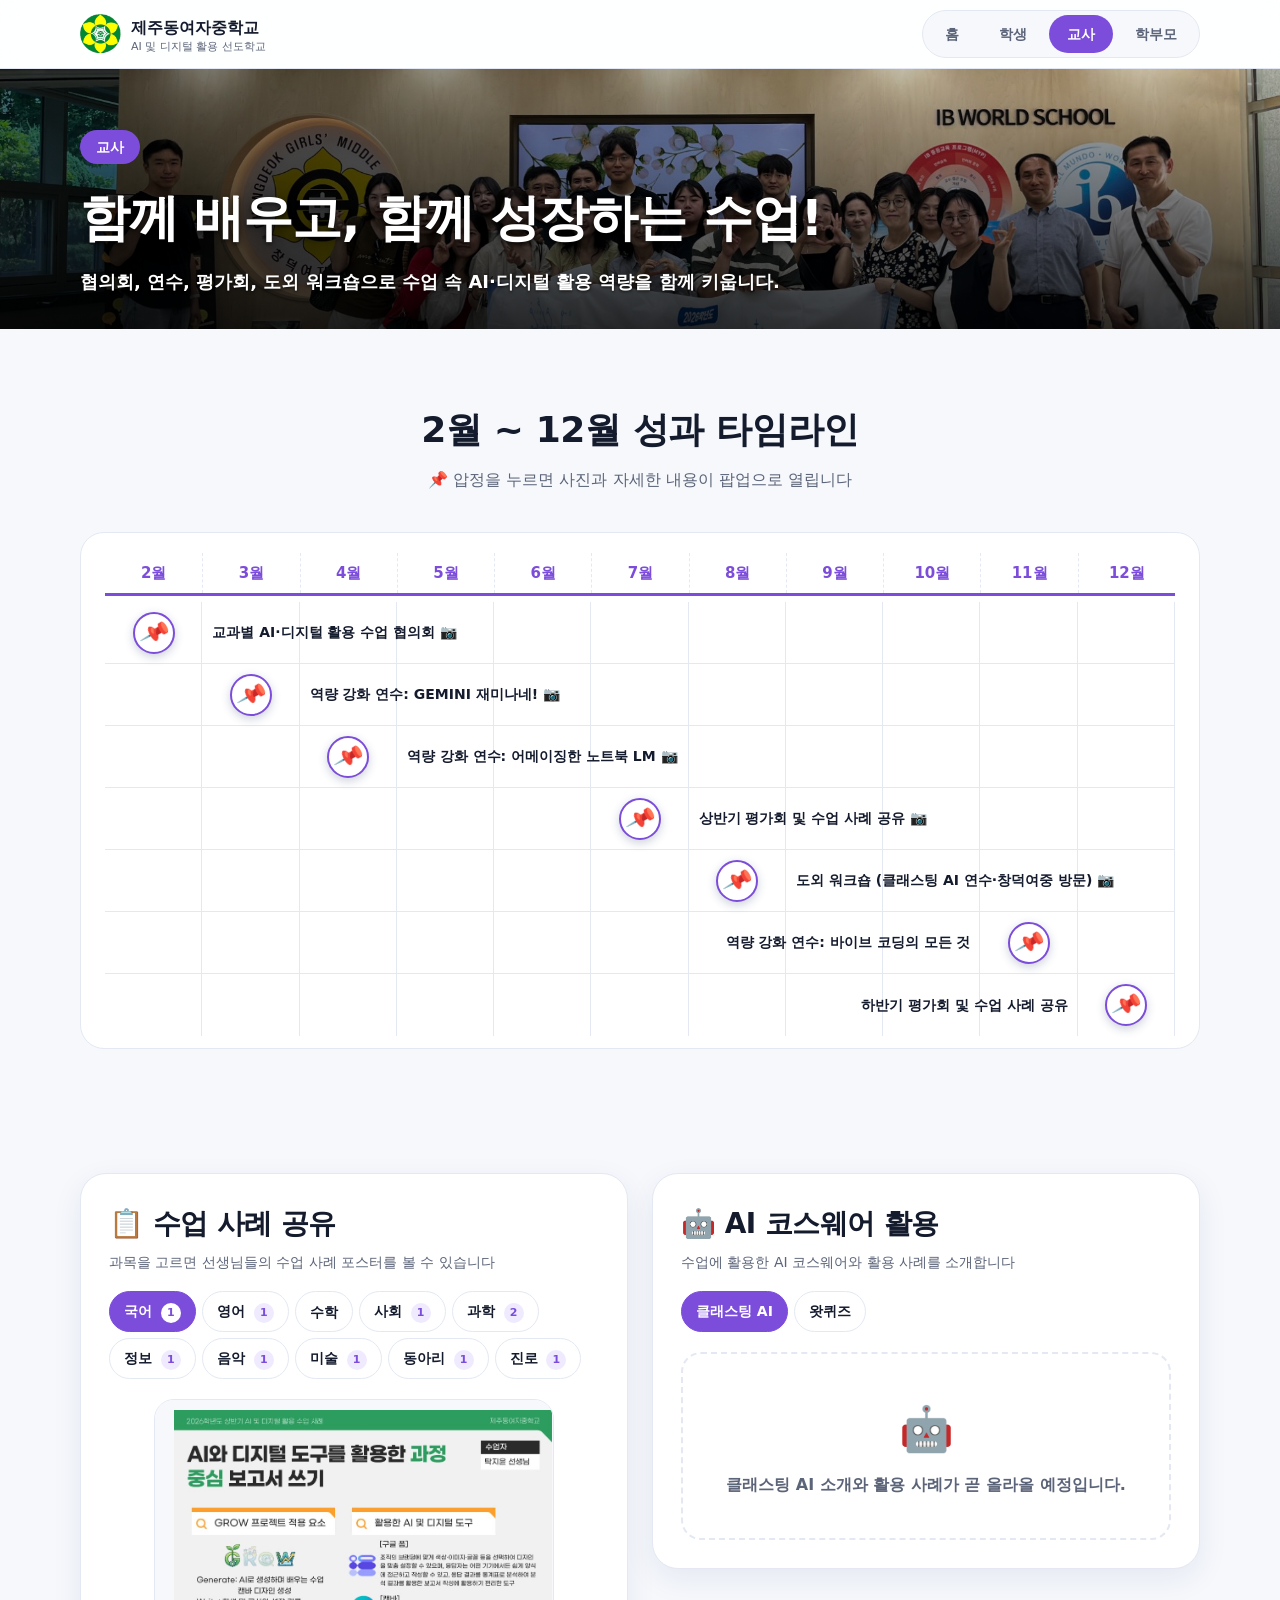
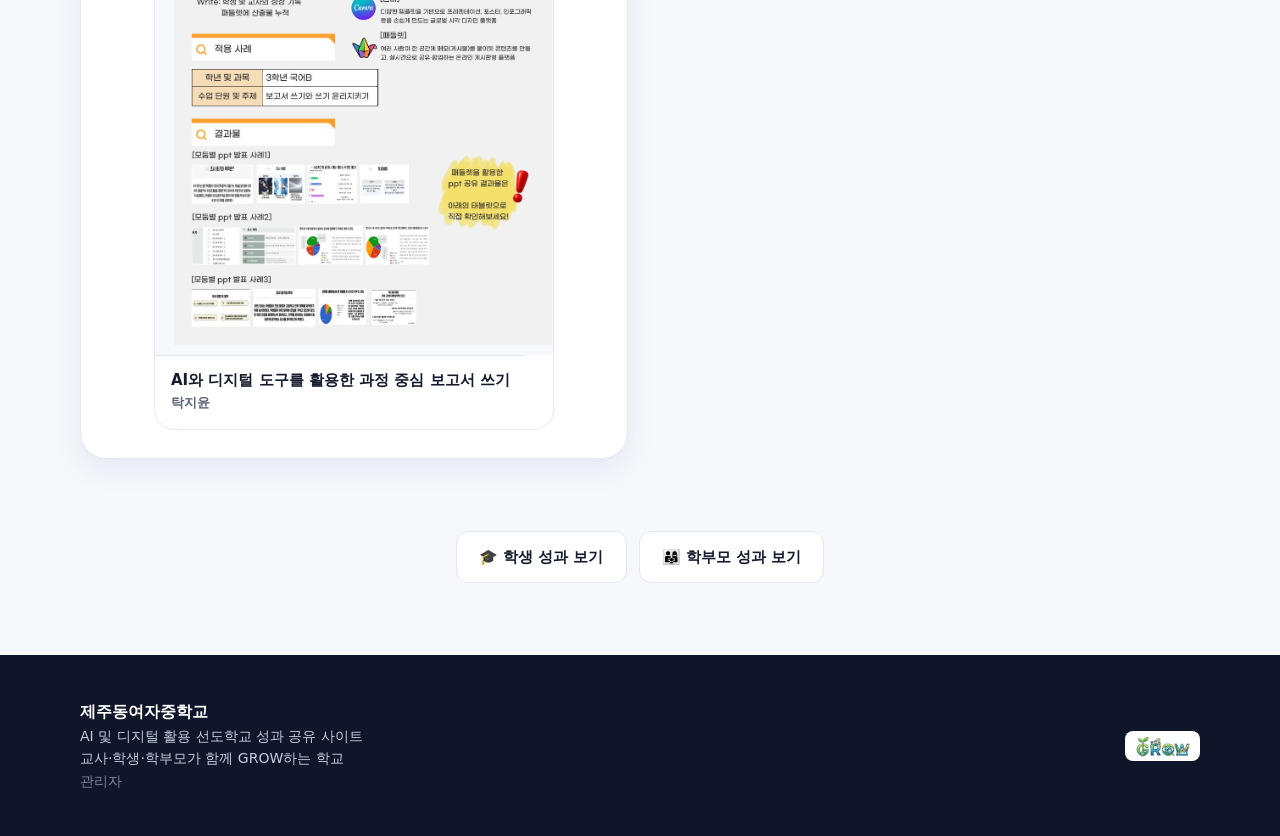
==== commit 2820170c: "교사 페이지: 왼쪽 수업 사례 공유(과목 탭) · 오른쪽 AI 코스웨어 활용(클래스팅 AI·왓퀴즈 탭) Co-Authored-By: Claude Opus 5.5 <noreply@a" ====
--- a/teacher.html
+++ b/teacher.html
@@ -11,11 +11,9 @@
   <div class="tlscroll" id="tl"></div>
 </div></section>
 <section class="cases" id="cases-sec"><div class="wrap">
-  <div class="sec-head"><h2>수업 사례 공유</h2><p>과목을 고르면 선생님들의 수업 사례 포스터와 수업에 활용한 AI 코스웨어를 볼 수 있습니다</p></div>
-  <div class="ctabs" id="ctabs" role="tablist"></div>
   <div class="csplit">
-    <div class="cpanel"><h3>📋 수업 사례 포스터 <small>누르면 크게 보입니다</small></h3><div class="cgrid" id="cgrid"></div></div>
-    <div class="cpanel"><h3>🤖 활용한 AI 코스웨어</h3><div class="ctools" id="ctools"></div></div>
+    <div class="cpanel" id="gal-cases"><h2>📋 수업 사례 공유</h2><p class="csub">과목을 고르면 선생님들의 수업 사례 포스터를 볼 수 있습니다</p><div class="ctabs" role="tablist"></div><div class="cbody"></div></div>
+    <div class="cpanel" id="gal-tools"><h2>🤖 AI 코스웨어 활용</h2><p class="csub">수업에 활용한 AI 코스웨어와 활용 사례를 소개합니다</p><div class="ctabs" role="tablist"></div><div class="cbody"></div></div>
   </div>
 </div></section>
 <section style="padding-top:0"><div class="wrap"><div class="otherlinks" id="others"></div></div></section>
--- a/v2.css
+++ b/v2.css
@@ -166,7 +166,7 @@
 @media (max-width:560px){.cpos{grid-template-columns:1fr}}
 
 /* ===== 교사 수업 사례 공유 (과목 탭 · 포스터) ===== */
-.cases{padding-top:24px}
+.cases{padding-top:40px}
 .ctabs{display:flex;flex-wrap:wrap;gap:8px;justify-content:center}
 .ctab{font:inherit;font-weight:800;font-size:15px;padding:10px 18px;border-radius:999px;border:1px solid var(--line);background:var(--surface);color:var(--ink);cursor:pointer;transition:.2s}
 .ctab:hover{border-color:var(--accent,var(--brand));color:var(--accent,var(--brand))}
@@ -185,7 +185,7 @@
 .cempty span{font-size:44px}
 @media (max-width:560px){.cgrid{grid-template-columns:repeat(2,1fr);gap:12px}.cimg{padding:6px}.ccap{padding:10px 12px 12px}.ccap b{font-size:13px}.ctab{font-size:14px;padding:8px 14px}}
 /* 관리자: 수업 사례 */
-#casesBox .ctabs{justify-content:flex-start}
+#casesBox .ctabs,#toolsBox .ctabs{justify-content:flex-start}
 .cposters{display:grid;grid-template-columns:repeat(auto-fill,minmax(180px,1fr));gap:14px}
 .cpitem{display:grid;gap:6px;border:1px solid var(--line);border-radius:14px;padding:10px}
 .cpitem img{width:100%;aspect-ratio:3/4;object-fit:contain;background:var(--bg);border-radius:8px}
@@ -193,16 +193,18 @@
 .cpitem .bar2{margin:0;gap:6px}
 .cpitem .btn{padding:5px 10px;font-size:12px}
 .btn:disabled{opacity:.4;cursor:default;transform:none}
-/* 수업 사례: 왼쪽 포스터 · 오른쪽 AI 코스웨어 */
-.csplit{display:grid;grid-template-columns:1fr 1fr;gap:24px;margin-top:30px;align-items:start}
-.cpanel{background:var(--surface);border:1px solid var(--line);border-radius:24px;padding:24px;box-shadow:var(--shadow)}
-.cpanel h3{font-size:19px;font-weight:900;margin-bottom:16px}
-.cpanel h3 small{font-size:12px;color:var(--muted);font-weight:600;margin-left:6px}
+/* 교사 페이지: 왼쪽 수업 사례 공유 · 오른쪽 AI 코스웨어 활용 (각자 탭) */
+.csplit{display:grid;grid-template-columns:1fr 1fr;gap:24px;align-items:start}
+.cpanel{background:var(--surface);border:1px solid var(--line);border-radius:26px;padding:28px;box-shadow:var(--shadow)}
+.cpanel h2{font-size:clamp(22px,2.6vw,28px);font-weight:900;letter-spacing:-.02em}
+.cpanel .csub{color:var(--muted);font-size:14px;margin:4px 0 18px}
+.cpanel .ctabs{justify-content:flex-start;gap:6px;margin-bottom:20px}
+.cpanel .ctab{font-size:14px;padding:8px 14px}
 .csplit .cgrid{margin-top:0;grid-template-columns:repeat(auto-fill,minmax(200px,1fr));gap:16px}
 .csplit .cgrid.one{grid-template-columns:minmax(0,400px);justify-content:center}
 .csplit .cpost{box-shadow:none}
 .csplit .cempty{padding:40px 16px}
-.ctools{display:grid;gap:14px}
+.ctool+.cgrid{margin-top:16px}
 .ctool{border:1px solid var(--line);border-radius:18px;padding:18px 20px;background:var(--bg)}
 .ctop{display:flex;align-items:center;gap:12px;margin-bottom:10px}
 .ctop img,.clogo{width:52px;height:52px;flex:none;border-radius:14px;border:1px solid var(--line);background:#fff;object-fit:contain}
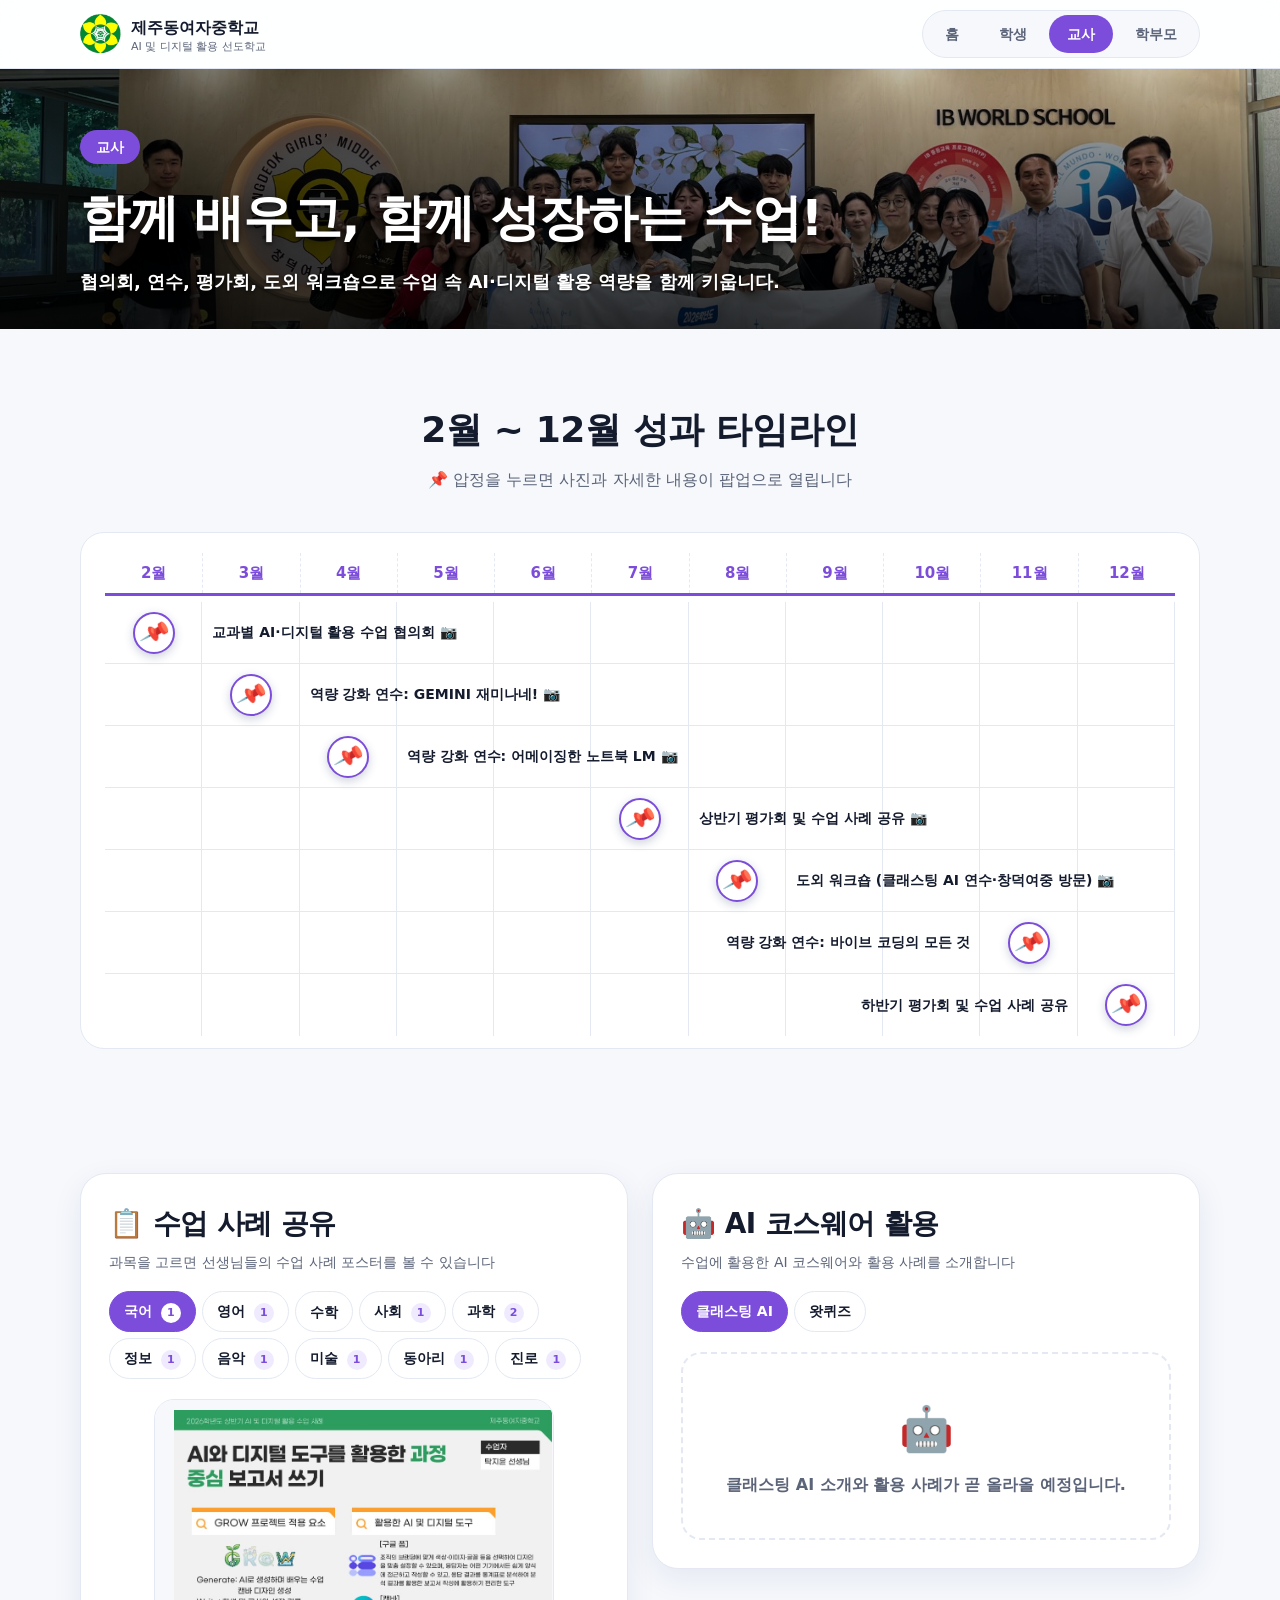
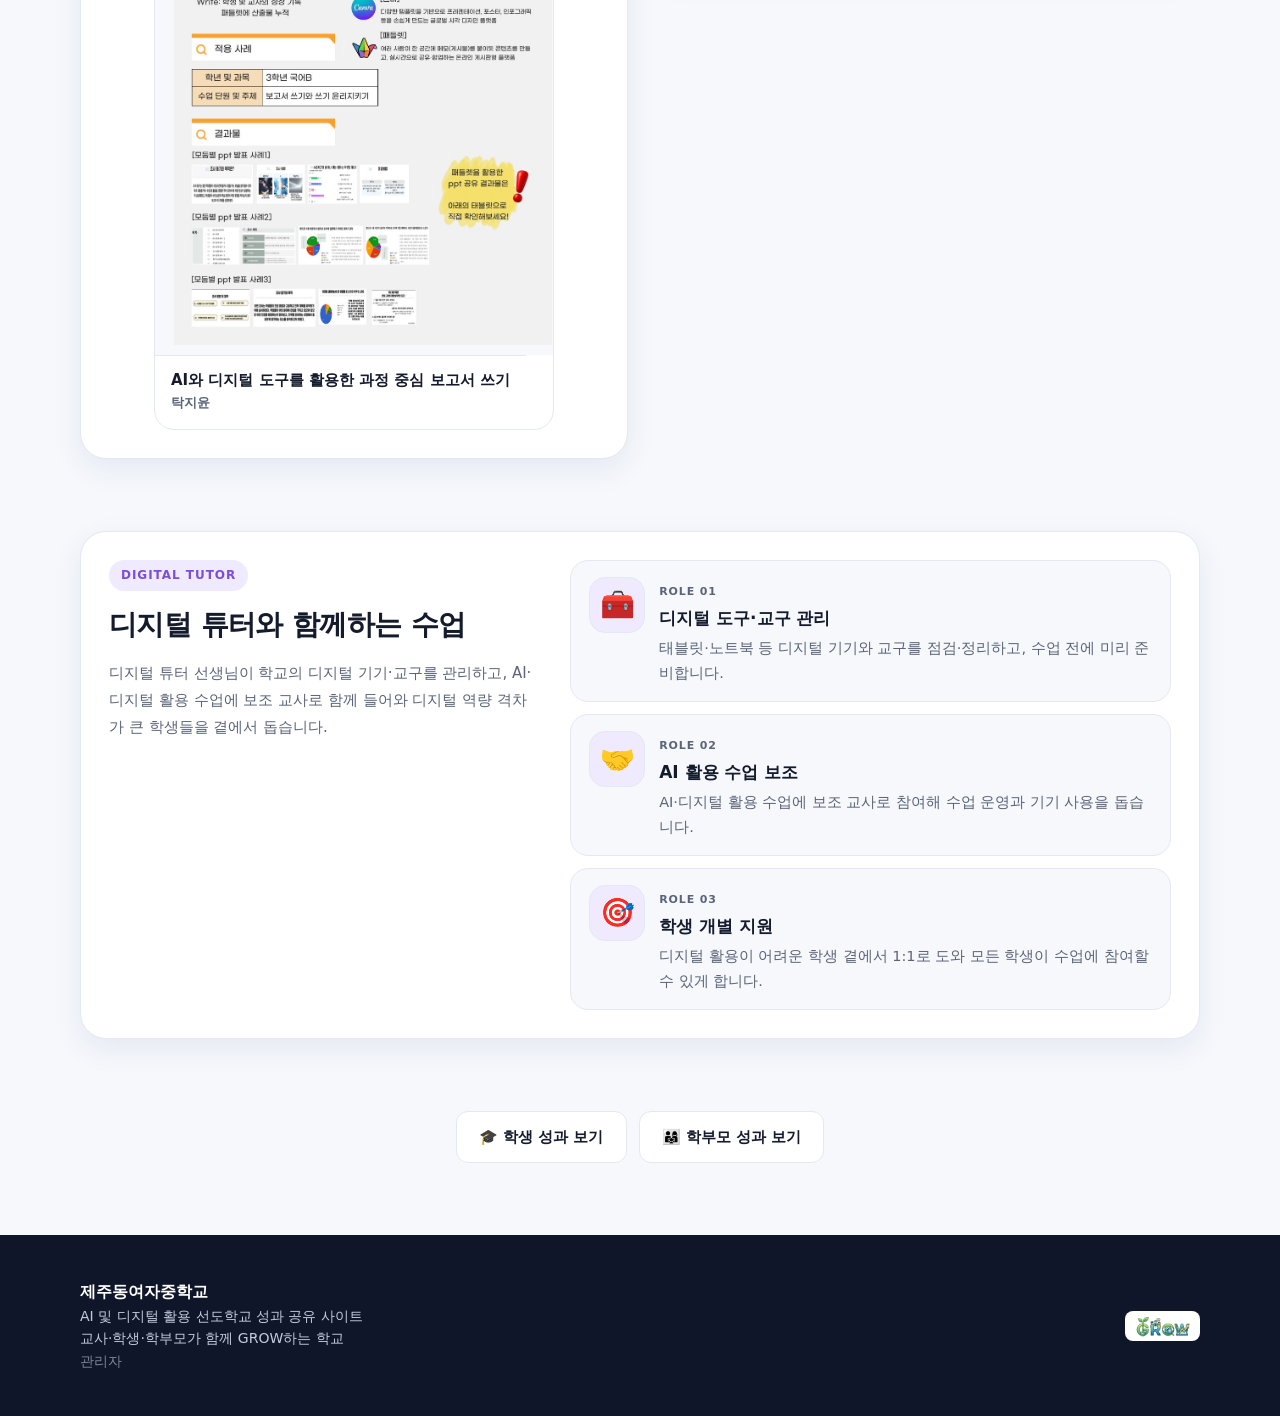
==== commit 41386af2: "교사 페이지: 디지털 튜터와 함께하는 수업 섹션 추가 (관리자 편집 가능) Co-Authored-By: Claude Opus 5.5 <noreply@anthropic.com>" ====
--- a/teacher.html
+++ b/teacher.html
@@ -16,6 +16,7 @@
     <div class="cpanel" id="gal-tools"><h2>🤖 AI 코스웨어 활용</h2><p class="csub">수업에 활용한 AI 코스웨어와 활용 사례를 소개합니다</p><div class="ctabs" role="tablist"></div><div class="cbody"></div></div>
   </div>
 </div></section>
+<section class="tutor" id="tutor-sec"><div class="wrap"><div class="cpanel tpanel"></div></div></section>
 <section style="padding-top:0"><div class="wrap"><div class="otherlinks" id="others"></div></div></section>
 </main>
 <footer id="ftr"></footer>
--- a/v2.css
+++ b/v2.css
@@ -226,3 +226,32 @@
 .ctfields .bar2{margin:0;gap:6px}
 .ctfields .btn{padding:5px 10px;font-size:12px}
 @media (max-width:560px){.ctitem{grid-template-columns:1fr}}
+/* 교사 페이지: 디지털 튜터와 함께하는 수업 */
+.tutor{padding-top:0}
+.tsplit{display:grid;grid-template-columns:minmax(0,5fr) minmax(0,7fr);gap:32px;align-items:start}
+.tbadge{display:inline-block;font-size:12px;font-weight:900;letter-spacing:.08em;color:var(--accent,var(--brand));background:var(--soft,var(--bg));padding:6px 12px;border-radius:999px;margin-bottom:12px}
+.tperiod{color:var(--accent,var(--brand));font-weight:800;font-size:14px;margin-top:6px}
+.tdesc{white-space:pre-wrap;color:var(--muted);font-size:15px;line-height:1.8;margin-top:12px}
+.tstats{display:grid;grid-template-columns:repeat(auto-fit,minmax(100px,1fr));gap:10px;margin-top:20px}
+.tstats div{border:1px solid var(--line);border-radius:16px;padding:14px;background:var(--bg);display:grid;gap:2px}
+.tstats b{font-size:24px;font-weight:900;color:var(--accent,var(--brand));letter-spacing:-.02em}
+.tstats small{color:var(--muted);font-weight:700;font-size:13px}
+.troles{display:grid;gap:12px}
+.trole{display:grid;grid-template-columns:56px 1fr;gap:14px;align-items:start;border:1px solid var(--line);border-radius:18px;padding:16px 18px;background:var(--bg)}
+.ticon{width:56px;height:56px;border-radius:16px;display:grid;place-items:center;font-size:28px;background:var(--soft,var(--surface));border:1px solid var(--line)}
+.trole small{font-size:11px;font-weight:900;letter-spacing:.08em;color:var(--muted)}
+.trole b{display:block;font-size:17px;margin:2px 0 4px}
+.trole p{color:var(--muted);font-size:14.5px;line-height:1.7}
+.tph{font-size:18px;font-weight:900;margin:28px 0 14px}
+.tgrid{margin-top:0;grid-template-columns:repeat(auto-fill,minmax(220px,1fr));gap:16px}
+.tgrid .cpost{box-shadow:none}
+.tgrid .cimg{aspect-ratio:4/3;padding:0}
+.tgrid .cimg img{object-fit:cover}
+@media (max-width:860px){.tsplit{grid-template-columns:1fr;gap:20px}}
+/* 관리자: 디지털 튜터 */
+.trlist{display:grid;gap:10px}
+.tritem{display:grid;grid-template-columns:60px 1fr auto;gap:10px;align-items:start;border:1px solid var(--line);border-radius:14px;padding:10px}
+.tritem>input{font:inherit;font-size:24px;text-align:center;padding:6px;border-radius:10px;border:1px solid var(--line);background:var(--bg);width:100%}
+.tritem .bar2{margin:0;gap:6px;flex-direction:column}
+.tritem .btn{padding:5px 10px;font-size:12px}
+@media (max-width:560px){.tritem{grid-template-columns:50px 1fr}.tritem .bar2{grid-column:1 / -1;flex-direction:row}}
